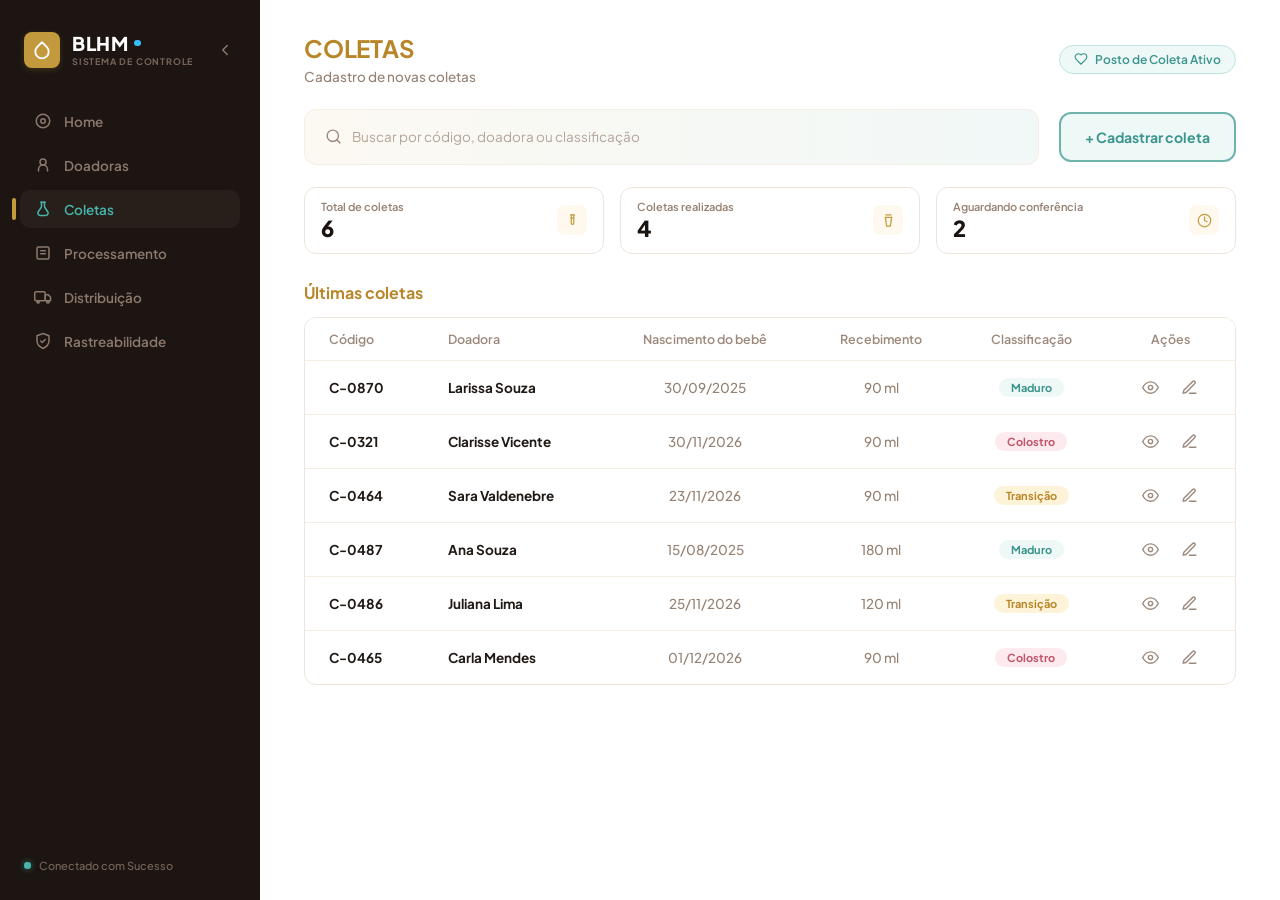
==== pages/coletas.html @ 3bc60128 "feat: adicione tela de coletas" ====
<!DOCTYPE html>
<html lang="pt-br">
<head>
    <meta charset="UTF-8">
    <meta name="viewport" content="width=device-width, initial-scale=1.0">
    <title>Coletas | BLHM Care</title>
    <link rel="stylesheet" href="../src/styles/index.css">
</head>
<body>
    <div class="dashboard-layout">
        <!-- Overlay escuro para Mobile -->
        <div class="sidebar-overlay" id="sidebarOverlay" aria-hidden="true"></div>

        <!-- Sidebar Esquerda -->
        <aside class="sidebar" id="sidebar">
            <div class="brand-section">
                <div class="brand-wrapper">
                    <div class="brand-logo" title="BLHM">
                        <svg viewBox="0 0 24 24" width="20" height="20" fill="none" stroke="currentColor" stroke-width="2.2" stroke-linecap="round" stroke-linejoin="round">
                            <path d="M12 2.69l5.66 5.66a8 8 0 1 1-11.31 0z"></path>
                        </svg>
                    </div>
                    <div class="brand-text">
                        <div class="brand-title-wrap">
                            <span class="brand-title">BLHM</span>
                            <span class="brand-dot"></span>
                        </div>
                        <span class="brand-subtitle">SISTEMA DE CONTROLE</span>
                    </div>
                </div>

                <button class="sidebar-action-btn sidebar-close-btn" id="sidebarCloseBtn" aria-label="Fechar Menu" title="Fechar Menu">
                    <svg viewBox="0 0 24 24" fill="none" stroke="currentColor" stroke-width="2" stroke-linecap="round" stroke-linejoin="round">
                        <line x1="18" y1="6" x2="6" y2="18"></line>
                        <line x1="6" y1="6" x2="18" y2="18"></line>
                    </svg>
                </button>

                <button class="sidebar-action-btn" id="collapseDesktopBtn" aria-label="Recolher Menu" title="Recolher Sidebar">
                    <svg viewBox="0 0 24 24" fill="none" stroke="currentColor" stroke-width="2" stroke-linecap="round" stroke-linejoin="round">
                        <polyline points="15 18 9 12 15 6"></polyline>
                    </svg>
                </button>
            </div>

            <nav class="sidebar-nav">
                <a href="../index.html" class="nav-link" title="Home">
                    <span class="nav-icon">
                        <svg viewBox="0 0 24 24" fill="none" stroke="currentColor" stroke-width="2" stroke-linecap="round" stroke-linejoin="round">
                            <circle cx="12" cy="12" r="9"></circle>
                            <circle cx="12" cy="12" r="3"></circle>
                        </svg>
                    </span>
                    <span class="nav-text">Home</span>
                </a>
                <a href="doadoras.html" class="nav-link" title="Doadoras">
                    <span class="nav-icon">
                        <svg viewBox="0 0 24 24" fill="none" stroke="currentColor" stroke-width="2" stroke-linecap="round" stroke-linejoin="round">
                            <circle cx="12" cy="8" r="4"></circle>
                            <path d="M6 20v-2a6 6 0 0 1 12 0v2"></path>
                        </svg>
                    </span>
                    <span class="nav-text">Doadoras</span>
                </a>
                <a href="coletas.html" class="nav-link active" title="Coletas">
                    <span class="nav-icon">
                        <svg viewBox="0 0 24 24" fill="none" stroke="currentColor" stroke-width="2" stroke-linecap="round" stroke-linejoin="round">
                            <path d="M9 3h6"></path>
                            <path d="M10 3v5.5a2.5 2.5 0 0 1-.5 1.5l-4 6a3 3 0 0 0 2.5 4.5h8a3 3 0 0 0 2.5-4.5l-4-6a2.5 2.5 0 0 1-.5-1.5V3"></path>
                        </svg>
                    </span>
                    <span class="nav-text">Coletas</span>
                </a>
                <a href="processamento.html" class="nav-link" title="Processamento">
                    <span class="nav-icon">
                        <svg viewBox="0 0 24 24" fill="none" stroke="currentColor" stroke-width="2" stroke-linecap="round" stroke-linejoin="round">
                            <rect x="4" y="4" width="16" height="16" rx="2"></rect>
                            <line x1="9" y1="9" x2="15" y2="9"></line>
                            <line x1="9" y1="13" x2="15" y2="13"></line>
                        </svg>
                    </span>
                    <span class="nav-text">Processamento</span>
                </a>
                <a href="distribuicao.html" class="nav-link" title="Distribuição">
                    <span class="nav-icon">
                        <svg viewBox="0 0 24 24" fill="none" stroke="currentColor" stroke-width="2" stroke-linecap="round" stroke-linejoin="round">
                            <rect x="1" y="5" width="14" height="12" rx="2"></rect>
                            <path d="M15 9h4l3 3v5h-7V9z"></path>
                            <circle cx="5.5" cy="18.5" r="1.5"></circle>
                            <circle cx="18.5" cy="18.5" r="1.5"></circle>
                        </svg>
                    </span>
                    <span class="nav-text">Distribuição</span>
                </a>
                <a href="rastreabilidade.html" class="nav-link" title="Rastreabilidade">
                    <span class="nav-icon">
                        <svg viewBox="0 0 24 24" fill="none" stroke="currentColor" stroke-width="2" stroke-linecap="round" stroke-linejoin="round">
                            <path d="M12 22s8-4 8-10V5l-8-3-8 3v7c0 6 8 10 8 10z"></path>
                            <polyline points="9 12 11 14 15 10"></polyline>
                        </svg>
                    </span>
                    <span class="nav-text">Rastreabilidade</span>
                </a>
            </nav>

            <div class="sidebar-footer">
                <div class="connection-badge">
                    <span class="connection-dot"></span>
                    <span class="connection-text">Conectado com Sucesso</span>
                </div>
            </div>
        </aside>

        <!-- Conteúdo Principal -->
        <main class="main-wrapper">
            <header class="dashboard-header">
                <div class="header-left-group">
                    <button class="menu-toggle-btn" id="sidebarToggleBtn" aria-label="Abrir Menu Lateral" title="Abrir Menu">
                        <svg viewBox="0 0 24 24" fill="none" stroke="currentColor" stroke-width="2" stroke-linecap="round" stroke-linejoin="round">
                            <line x1="3" y1="12" x2="21" y2="12"></line>
                            <line x1="3" y1="6" x2="21" y2="6"></line>
                            <line x1="3" y1="18" x2="21" y2="18"></line>
                        </svg>
                    </button>
                    <div class="header-titles">
                        <h1 class="main-heading page-title">Coletas</h1>
                        <p class="sub-heading">Cadastro de novas coletas</p>
                    </div>
                </div>
                <div class="header-status">
                    <div class="status-badge">
                        <svg viewBox="0 0 24 24" fill="none" stroke="currentColor" stroke-width="2" stroke-linecap="round" stroke-linejoin="round">
                            <path d="M19 14c1.49-1.46 3-3.21 3-5.5A5.5 5.5 0 0 0 16.5 3c-1.76 0-3 .5-4.5 2-1.5-1.5-2.74-2-4.5-2A5.5 5.5 0 0 0 2 8.5c0 2.3 1.5 4.05 3 5.5l7 7Z"></path>
                        </svg>
                        <span>Posto de Coleta Ativo</span>
                    </div>
                </div>
            </header>

            <!-- Barra de busca + botão -->
            <section class="coletas-toolbar">
                <label class="search-box">
                    <svg viewBox="0 0 24 24" fill="none" stroke="currentColor" stroke-width="2" stroke-linecap="round" stroke-linejoin="round">
                        <circle cx="11" cy="11" r="8"></circle>
                        <line x1="21" y1="21" x2="16.65" y2="16.65"></line>
                    </svg>
                    <input type="search" id="searchInput" placeholder="Buscar por código, doadora ou classificação" autocomplete="off">
                </label>
                <button class="btn-outline-teal" id="btnNovaColeta" type="button">+ Cadastrar coleta</button>
            </section>

            <!-- Cards de estatística -->
            <section class="coletas-stats">
                <div class="stat-card">
                    <div>
                        <span class="stat-label">Total de coletas</span>
                        <strong class="stat-value" id="statTotal">0</strong>
                    </div>
                    <span class="stat-icon">
                        <svg viewBox="0 0 24 24" fill="none" stroke="currentColor" stroke-width="2" stroke-linecap="round" stroke-linejoin="round"><path d="M9 3h6"></path><path d="M10 3v13a2 2 0 0 0 4 0V3"></path><line x1="10" y1="8" x2="14" y2="8"></line></svg>
                    </span>
                </div>
                <div class="stat-card">
                    <div>
                        <span class="stat-label">Coletas realizadas</span>
                        <strong class="stat-value" id="statRealizadas">0</strong>
                    </div>
                    <span class="stat-icon">
                        <svg viewBox="0 0 24 24" fill="none" stroke="currentColor" stroke-width="2" stroke-linecap="round" stroke-linejoin="round"><path d="M8 3h8"></path><path d="M7 7h10"></path><path d="M7 7l2 14h6l2-14"></path></svg>
                    </span>
                </div>
                <div class="stat-card">
                    <div>
                        <span class="stat-label">Aguardando conferência</span>
                        <strong class="stat-value" id="statAguardando">0</strong>
                    </div>
                    <span class="stat-icon">
                        <svg viewBox="0 0 24 24" fill="none" stroke="currentColor" stroke-width="2" stroke-linecap="round" stroke-linejoin="round"><circle cx="12" cy="12" r="10"></circle><polyline points="12 6 12 12 16 14"></polyline></svg>
                    </span>
                </div>
            </section>

            <!-- Tabela -->
            <section class="activities-section">
                <h2 class="section-title">Últimas coletas</h2>
                <div class="activities-table-card coletas-card">
                    <table class="activities-table coletas-table">
                        <thead>
                            <tr>
                                <th>Código</th>
                                <th>Doadora</th>
                                <th>Nascimento do bebê</th>
                                <th>Recebimento</th>
                                <th>Classificação</th>
                                <th>Ações</th>
                            </tr>
                        </thead>
                        <tbody id="coletasBody"></tbody>
                    </table>
                    <p class="empty-state" id="emptyState" hidden>Nenhuma coleta encontrada.</p>
                </div>
            </section>
        </main>
    </div>

    <!-- Modal: registrar / editar / visualizar coleta -->
    <div class="modal-backdrop" id="coletaModal" hidden>
        <div class="form-modal" role="dialog" aria-modal="true" aria-labelledby="modalTitle">
            <header class="form-modal-header">
                <span class="modal-title-icon">
                    <svg viewBox="0 0 24 24" width="16" height="16" fill="none" stroke="currentColor" stroke-width="2.2" stroke-linecap="round" stroke-linejoin="round"><path d="M12 2.69l5.66 5.66a8 8 0 1 1-11.31 0z"></path></svg>
                </span>
                <h2 class="form-modal-title" id="modalTitle">Registrar nova coleta</h2>
                <button type="button" class="icon-btn modal-close" id="btnFecharModal" aria-label="Fechar">
                    <svg viewBox="0 0 24 24" fill="none" stroke="currentColor" stroke-width="2" stroke-linecap="round" stroke-linejoin="round"><line x1="18" y1="6" x2="6" y2="18"></line><line x1="6" y1="6" x2="18" y2="18"></line></svg>
                </button>
            </header>

            <form id="coletaForm" novalidate>
                <div class="form-modal-body">

                    <!-- Identificação -->
                    <section class="form-section">
                        <h3 class="form-section-title">
                            <svg viewBox="0 0 24 24" fill="none" stroke="currentColor" stroke-width="2" stroke-linecap="round" stroke-linejoin="round"><line x1="8" y1="6" x2="21" y2="6"></line><line x1="8" y1="12" x2="21" y2="12"></line><line x1="8" y1="18" x2="21" y2="18"></line><line x1="3" y1="6" x2="3.01" y2="6"></line><line x1="3" y1="12" x2="3.01" y2="12"></line><line x1="3" y1="18" x2="3.01" y2="18"></line></svg>
                            Identificação
                        </h3>
                        <div class="modal-grid">
                            <div class="m-field">
                                <span class="m-label">Doadora <b class="req">*</b></span>
                                <div class="select" id="selDoadora" data-placeholder="Selecione...">
                                    <button type="button" class="select-trigger" aria-haspopup="listbox" aria-expanded="false">
                                        <span class="select-value">Selecione...</span>
                                        <svg viewBox="0 0 24 24" fill="none" stroke="currentColor" stroke-width="2" stroke-linecap="round" stroke-linejoin="round"><polyline points="6 9 12 15 18 9"></polyline></svg>
                                    </button>
                                    <ul class="select-menu" role="listbox" hidden></ul>
                                </div>
                                <small class="field-error" id="erroDoadora"></small>
                            </div>
                            <div class="m-field">
                                <label class="m-label" for="inputNascimento">Data de nascimento do bebê</label>
                                <input type="date" id="inputNascimento">
                                <small class="field-error"></small>
                            </div>
                            <div class="m-field">
                                <label class="m-label" for="inputInicio">Início da coleta no frasco</label>
                                <input type="date" id="inputInicio">
                                <small class="field-error" id="erroInicio"></small>
                            </div>
                            <div class="m-field">
                                <label class="m-label" for="inputRecebimento">Data de recebimento</label>
                                <input type="date" id="inputRecebimento">
                                <small class="field-error" id="erroRecebimento"></small>
                            </div>
                        </div>
                    </section>

                    <!-- Informações do leite -->
                    <section class="form-section">
                        <h3 class="form-section-title">
                            <svg viewBox="0 0 24 24" fill="none" stroke="currentColor" stroke-width="2" stroke-linecap="round" stroke-linejoin="round"><path d="M12 2.69l5.66 5.66a8 8 0 1 1-11.31 0z"></path></svg>
                            Informações do leite
                        </h3>
                        <div class="modal-grid">
                            <div class="m-field">
                                <label class="m-label" for="inputVolume">Volume recebido (ml) <b class="req">*</b></label>
                                <input type="number" id="inputVolume" placeholder="Ex: 150" min="1" step="1" inputmode="numeric">
                                <small class="field-error" id="erroVolume"></small>
                            </div>
                            <div class="m-field">
                                <label class="m-label" for="inputFrascos">Quantidade de frascos <b class="req">*</b></label>
                                <input type="number" id="inputFrascos" value="1" min="1" step="1" inputmode="numeric">
                                <small class="field-error" id="erroFrascos"></small>
                            </div>
                        </div>
                    </section>

                    <!-- Conferência -->
                    <section class="form-section">
                        <h3 class="form-section-title">
                            <svg viewBox="0 0 24 24" fill="none" stroke="currentColor" stroke-width="2" stroke-linecap="round" stroke-linejoin="round"><path d="M22 11.08V12a10 10 0 1 1-5.93-9.14"></path><polyline points="22 4 12 14.01 9 11.01"></polyline></svg>
                            Conferência
                        </h3>
                        <div class="modal-grid">
                            <fieldset class="m-field">
                                <legend class="m-label">Identificação correta do frasco?</legend>
                                <div class="radio-row">
                                    <label class="radio-option"><input type="radio" name="identificacao" value="sim" checked> Sim</label>
                                    <label class="radio-option"><input type="radio" name="identificacao" value="nao"> Não</label>
                                </div>
                            </fieldset>
                            <fieldset class="m-field">
                                <legend class="m-label">Presença de materiais estranhos?</legend>
                                <div class="radio-row">
                                    <label class="radio-option"><input type="radio" name="materiais" value="sim"> Sim</label>
                                    <label class="radio-option"><input type="radio" name="materiais" value="nao" checked> Não</label>
                                </div>
                            </fieldset>
                            <div class="m-field">
                                <span class="m-label">Condições do recipiente</span>
                                <div class="select" id="selCondicao" data-placeholder="Selecione...">
                                    <button type="button" class="select-trigger" aria-haspopup="listbox" aria-expanded="false">
                                        <span class="select-value">Selecione...</span>
                                        <svg viewBox="0 0 24 24" fill="none" stroke="currentColor" stroke-width="2" stroke-linecap="round" stroke-linejoin="round"><polyline points="6 9 12 15 18 9"></polyline></svg>
                                    </button>
                                    <ul class="select-menu" role="listbox" hidden></ul>
                                </div>
                            </div>
                            <div class="m-field">
                                <label class="m-label" for="inputObs">Observações</label>
                                <input type="text" id="inputObs" placeholder="Digite aqui..." maxlength="200" autocomplete="off">
                            </div>
                        </div>
                    </section>
                </div>

                <footer class="form-modal-footer">
                    <button type="button" class="btn-light" id="btnCancelar">
                        <svg viewBox="0 0 24 24" fill="none" stroke="currentColor" stroke-width="2" stroke-linecap="round" stroke-linejoin="round"><line x1="18" y1="6" x2="6" y2="18"></line><line x1="6" y1="6" x2="18" y2="18"></line></svg>
                        <span id="btnCancelarLabel">Cancelar</span>
                    </button>
                    <button type="submit" class="btn-primary-teal" id="btnSalvar">
                        <span id="btnSalvarIcon"></span>
                        <span id="btnSalvarLabel">Salvar coleta</span>
                    </button>
                </footer>
            </form>
        </div>
    </div>

    <script src="../src/scripts/sidebar.js"></script>
    <script src="../src/scripts/coletas.js"></script>
</body>
</html>
---- src/styles/index.css ----
@import url("./geral.css");
@import url("./dashboard.css");
@import url("./modal.css");
@import url("./doadoras.css");
@import url("./coletas.css");
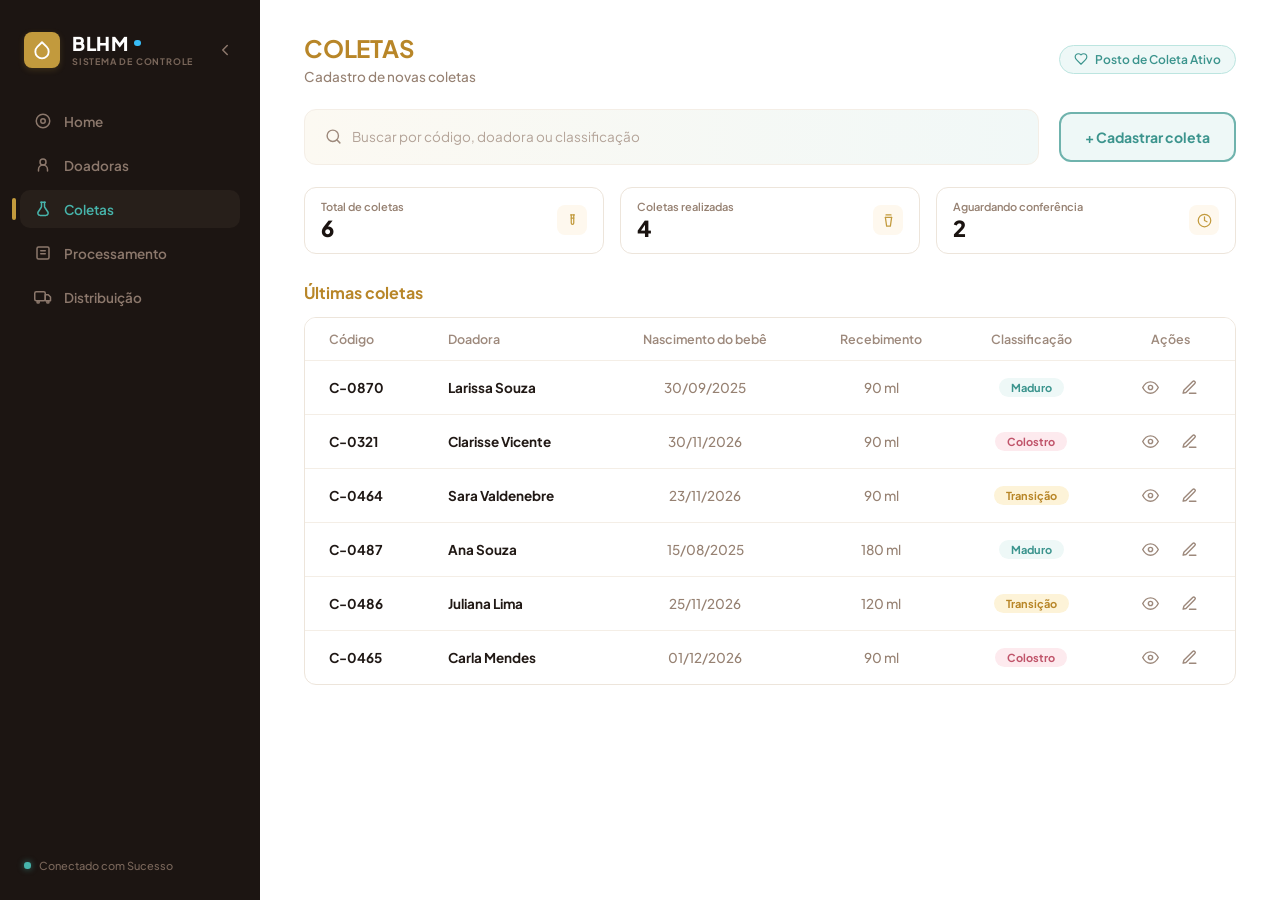
==== commit dca7a08a: "feat: tela de distribuição" ====
--- a/pages/coletas.html
+++ b/pages/coletas.html
@@ -91,15 +91,6 @@
                         </svg>
                     </span>
                     <span class="nav-text">Distribuição</span>
-                </a>
-                <a href="rastreabilidade.html" class="nav-link" title="Rastreabilidade">
-                    <span class="nav-icon">
-                        <svg viewBox="0 0 24 24" fill="none" stroke="currentColor" stroke-width="2" stroke-linecap="round" stroke-linejoin="round">
-                            <path d="M12 22s8-4 8-10V5l-8-3-8 3v7c0 6 8 10 8 10z"></path>
-                            <polyline points="9 12 11 14 15 10"></polyline>
-                        </svg>
-                    </span>
-                    <span class="nav-text">Rastreabilidade</span>
                 </a>
             </nav>
 
--- a/src/styles/index.css
+++ b/src/styles/index.css
@@ -2,4 +2,6 @@
 @import url("./dashboard.css");
 @import url("./modal.css");
 @import url("./doadoras.css");
-@import url("./coletas.css");+@import url("./coletas.css");
+@import url("./processamento.css");
+@import url("./distribuicao.css");
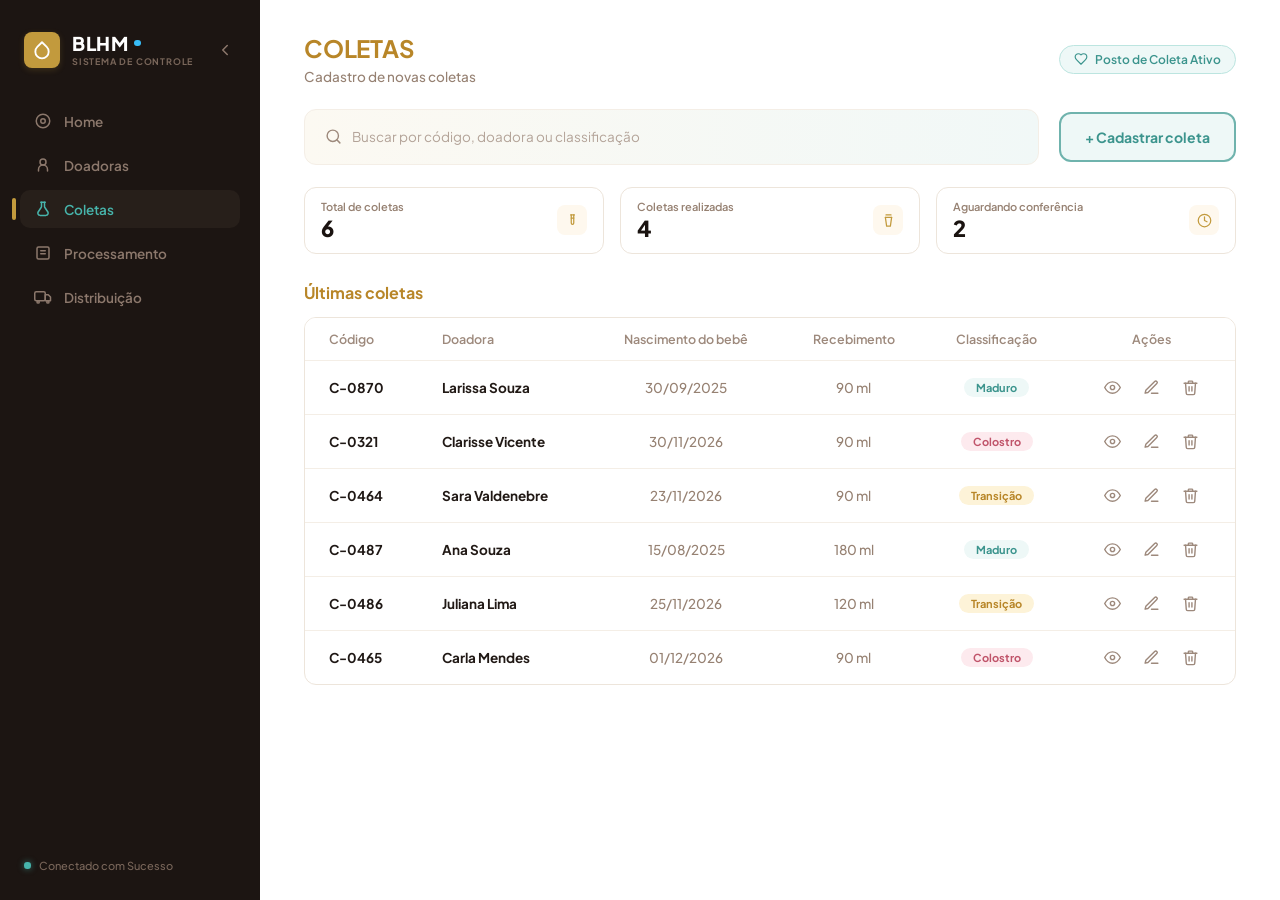
==== commit 2b293e4a: "feat: correções leves nas telas de coletas e distribuição." ====
--- a/pages/coletas.html
+++ b/pages/coletas.html
@@ -263,6 +263,16 @@
                                 <input type="number" id="inputFrascos" value="1" min="1" step="1" inputmode="numeric">
                                 <small class="field-error" id="erroFrascos"></small>
                             </div>
+                            <div class="m-field">
+                                <span class="m-label">Tipo de leite</span>
+                                <div class="select" id="selTipo" data-placeholder="Selecione...">
+                                    <button type="button" class="select-trigger" aria-haspopup="listbox" aria-expanded="false">
+                                        <span class="select-value">Selecione...</span>
+                                        <svg viewBox="0 0 24 24" fill="none" stroke="currentColor" stroke-width="2" stroke-linecap="round" stroke-linejoin="round"><polyline points="6 9 12 15 18 9"></polyline></svg>
+                                    </button>
+                                    <ul class="select-menu" role="listbox" hidden></ul>
+                                </div>
+                            </div>
                         </div>
                     </section>
 
@@ -319,6 +329,17 @@
         </div>
     </div>
 
+    <!-- Modal de exclusão -->
+    <div class="modal-backdrop" id="deleteModal" hidden>
+        <div class="modal-box" role="dialog" aria-modal="true" aria-labelledby="deleteTitle">
+            <p class="modal-text" id="deleteTitle">Tem certeza que deseja excluir<br>essa coleta?</p>
+            <div class="modal-actions">
+                <button type="button" class="btn-modal-cancel" id="btnCancelDelete">Cancelar</button>
+                <button type="button" class="btn-modal-confirm" id="btnConfirmDelete">Confirmar</button>
+            </div>
+        </div>
+    </div>
+
     <script src="../src/scripts/sidebar.js"></script>
     <script src="../src/scripts/coletas.js"></script>
 </body>
